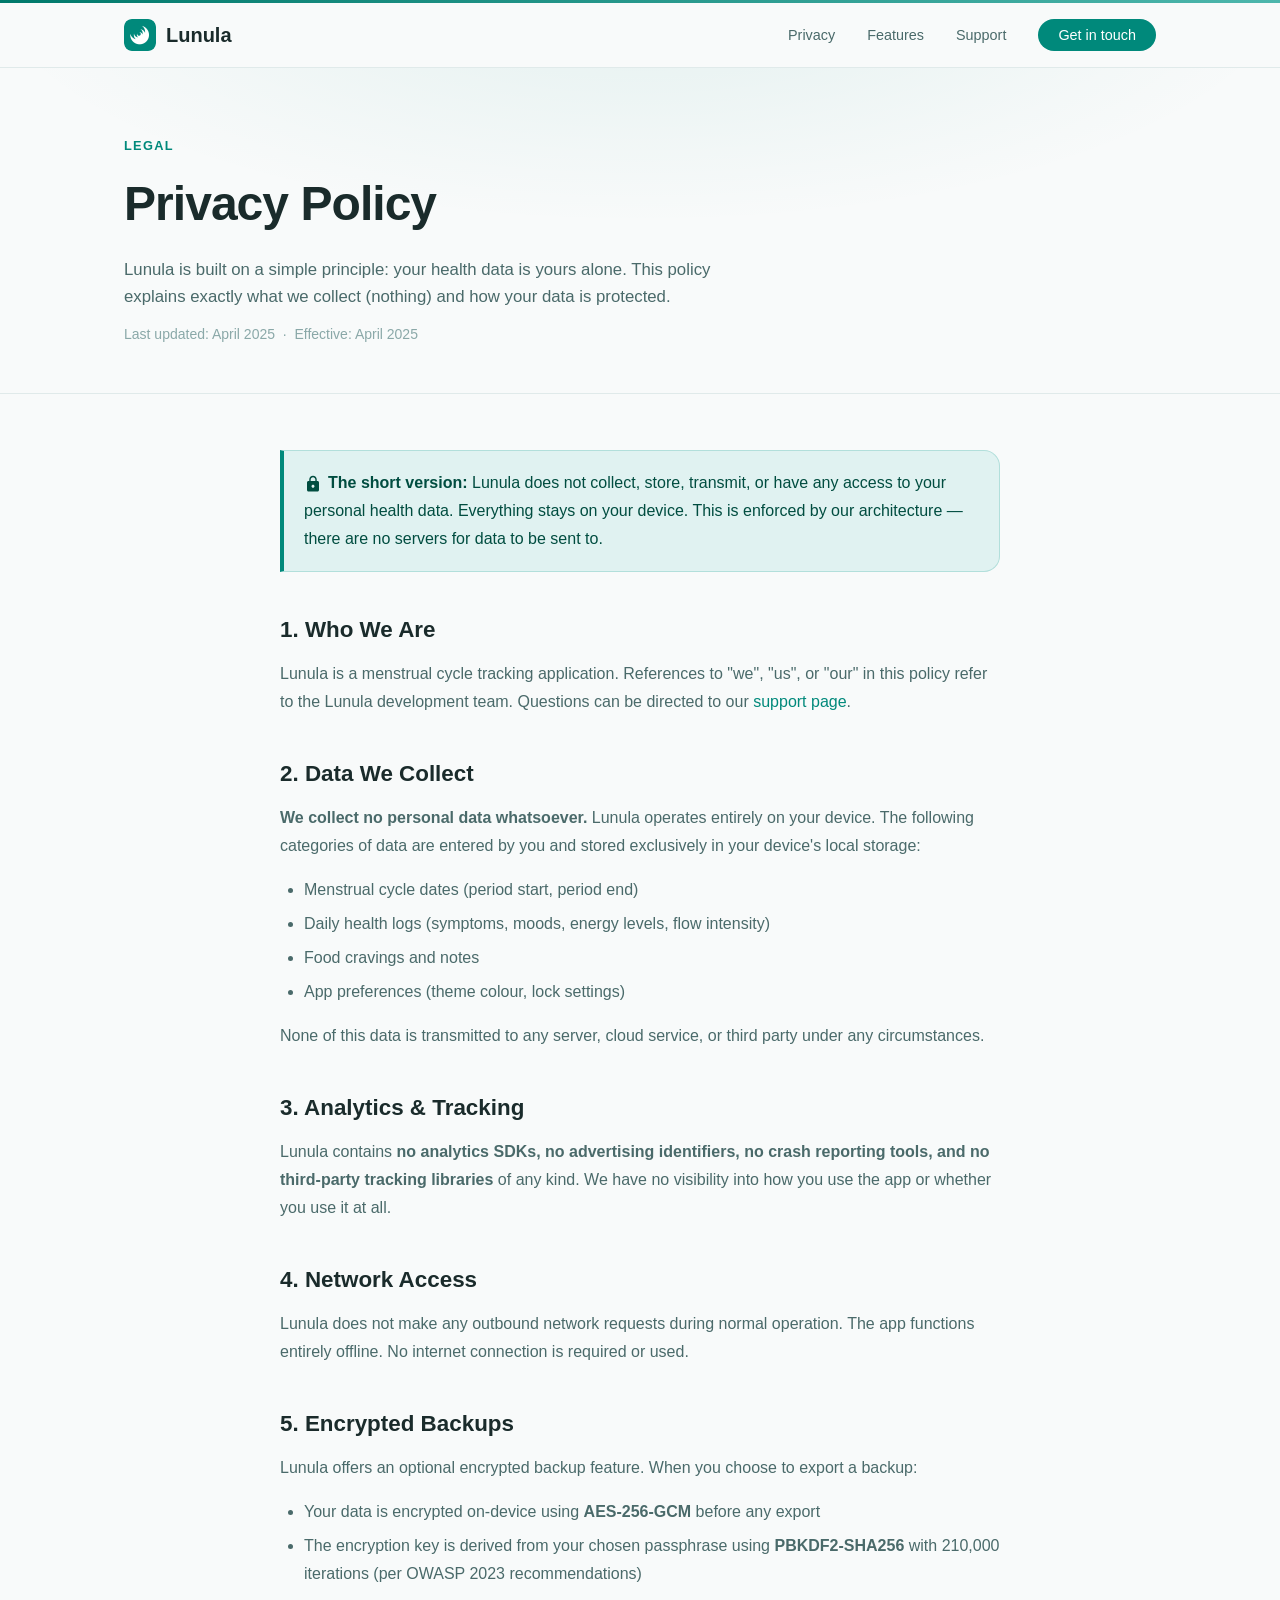
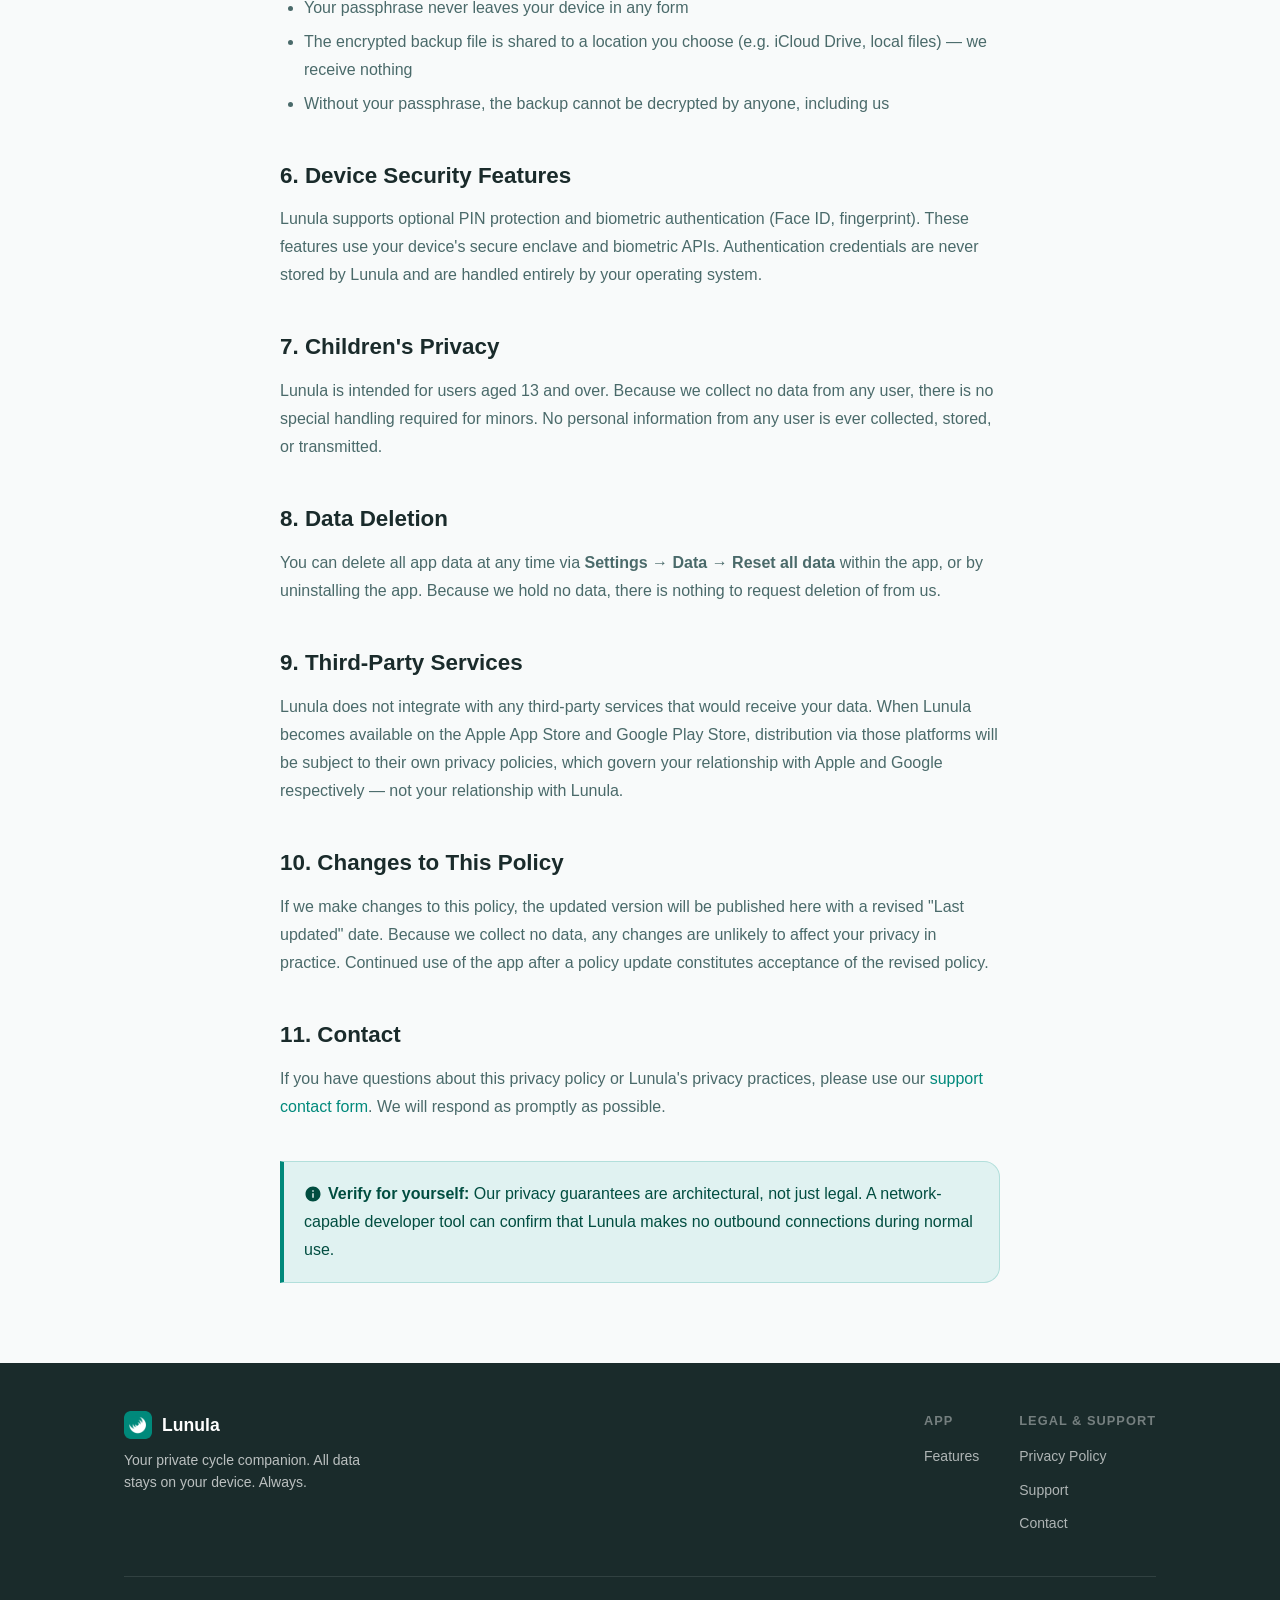
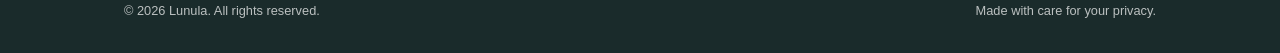
==== privacy.html @ f1253735 "Initial commit — Lunula website Landing page, privacy policy, support/contact form with hCaptcha. Se" ====
<!DOCTYPE html>
<html lang="en">
<head>
  <meta charset="UTF-8">
  <meta name="viewport" content="width=device-width, initial-scale=1.0">
  <title>Privacy Policy — Lunula</title>
  <meta name="description" content="Lunula's privacy policy. Your health data stays on your device. We collect nothing.">
  <link rel="icon" href="favicon.png">
  <link rel="stylesheet" href="css/style.css">
</head>
<body>

<div class="top-bar" aria-hidden="true"></div>

<!-- ─── Navigation ─────────────────────────────────────────────────────── -->
<nav>
  <div class="nav-inner">
    <a href="index.html" class="nav-brand">
      <img src="assets/icon.png" alt="Lunula icon">
      Lunula
    </a>
    <ul class="nav-links">
      <li><a href="index.html#privacy">Privacy</a></li>
      <li><a href="index.html#features">Features</a></li>
      <li><a href="support.html">Support</a></li>
      <li><a href="support.html" class="nav-cta">Get in touch</a></li>
    </ul>
  </div>
</nav>

<!-- ─── Page hero ──────────────────────────────────────────────────────── -->
<section class="page-hero-section">
  <div class="container">
    <div class="page-hero">
      <span class="section-label">Legal</span>
      <h1>Privacy Policy</h1>
      <p>
        Lunula is built on a simple principle: your health data is yours alone.
        This policy explains exactly what we collect (nothing) and how your data is protected.
      </p>
      <p style="margin-top: 12px; font-size: 0.875rem; color: var(--text-muted);">
        Last updated: April 2025 &nbsp;·&nbsp; Effective: April 2025
      </p>
    </div>
  </div>
</section>

<!-- ─── Content ────────────────────────────────────────────────────────── -->
<div class="container">
  <div class="prose">

    <div class="callout">
      <p>
        <svg xmlns="http://www.w3.org/2000/svg" width="18" height="18" viewBox="0 0 24 24" fill="currentColor" aria-hidden="true" style="vertical-align:middle;margin-right:6px;flex-shrink:0"><path d="M18 8h-1V6c0-2.76-2.24-5-5-5S7 3.24 7 6v2H6c-1.1 0-2 .9-2 2v10c0 1.1.9 2 2 2h12c1.1 0 2-.9 2-2V10c0-1.1-.9-2-2-2zm-6 9c-1.1 0-2-.9-2-2s.9-2 2-2 2 .9 2 2-.9 2-2 2zm3.1-9H8.9V6c0-1.71 1.39-3.1 3.1-3.1 1.71 0 3.1 1.39 3.1 3.1v2z"/></svg><strong>The short version:</strong> Lunula does not collect, store, transmit, or have
        any access to your personal health data. Everything stays on your device.
        This is enforced by our architecture — there are no servers for data to be sent to.
      </p>
    </div>

    <h2>1. Who We Are</h2>
    <p>
      Lunula is a menstrual cycle tracking application. References to "we", "us", or "our"
      in this policy refer to the Lunula development team. Questions can be directed to our
      <a href="support.html">support page</a>.
    </p>

    <h2>2. Data We Collect</h2>
    <p>
      <strong>We collect no personal data whatsoever.</strong> Lunula operates entirely on your
      device. The following categories of data are entered by you and stored exclusively in
      your device's local storage:
    </p>
    <ul>
      <li>Menstrual cycle dates (period start, period end)</li>
      <li>Daily health logs (symptoms, moods, energy levels, flow intensity)</li>
      <li>Food cravings and notes</li>
      <li>App preferences (theme colour, lock settings)</li>
    </ul>
    <p>
      None of this data is transmitted to any server, cloud service, or third party under any
      circumstances.
    </p>

    <h2>3. Analytics &amp; Tracking</h2>
    <p>
      Lunula contains <strong>no analytics SDKs, no advertising identifiers, no crash reporting
      tools, and no third-party tracking libraries</strong> of any kind. We have no visibility
      into how you use the app or whether you use it at all.
    </p>

    <h2>4. Network Access</h2>
    <p>
      Lunula does not make any outbound network requests during normal operation. The app
      functions entirely offline. No internet connection is required or used.
    </p>

    <h2>5. Encrypted Backups</h2>
    <p>
      Lunula offers an optional encrypted backup feature. When you choose to export a backup:
    </p>
    <ul>
      <li>Your data is encrypted on-device using <strong>AES-256-GCM</strong> before any export</li>
      <li>The encryption key is derived from your chosen passphrase using <strong>PBKDF2-SHA256</strong> with 210,000 iterations (per OWASP 2023 recommendations)</li>
      <li>Your passphrase never leaves your device in any form</li>
      <li>The encrypted backup file is shared to a location you choose (e.g. iCloud Drive, local files) — we receive nothing</li>
      <li>Without your passphrase, the backup cannot be decrypted by anyone, including us</li>
    </ul>

    <h2>6. Device Security Features</h2>
    <p>
      Lunula supports optional PIN protection and biometric authentication (Face ID,
      fingerprint). These features use your device's secure enclave and biometric APIs.
      Authentication credentials are never stored by Lunula and are handled entirely by
      your operating system.
    </p>

    <h2>7. Children's Privacy</h2>
    <p>
      Lunula is intended for users aged 13 and over. Because we collect no data from any
      user, there is no special handling required for minors. No personal information from
      any user is ever collected, stored, or transmitted.
    </p>

    <h2>8. Data Deletion</h2>
    <p>
      You can delete all app data at any time via <strong>Settings → Data → Reset all data</strong>
      within the app, or by uninstalling the app. Because we hold no data, there is nothing to
      request deletion of from us.
    </p>

    <h2>9. Third-Party Services</h2>
    <p>
      Lunula does not integrate with any third-party services that would receive your data.
      When Lunula becomes available on the Apple App Store and Google Play Store, distribution
      via those platforms will be subject to their own privacy policies, which govern your
      relationship with Apple and Google respectively — not your relationship with Lunula.
    </p>

    <h2>10. Changes to This Policy</h2>
    <p>
      If we make changes to this policy, the updated version will be published here with a
      revised "Last updated" date. Because we collect no data, any changes are unlikely to
      affect your privacy in practice. Continued use of the app after a policy update
      constitutes acceptance of the revised policy.
    </p>

    <h2>11. Contact</h2>
    <p>
      If you have questions about this privacy policy or Lunula's privacy practices, please
      use our <a href="support.html#contact">support contact form</a>. We will respond
      as promptly as possible.
    </p>

    <div class="callout" style="margin-top: 40px;">
      <p>
        <svg xmlns="http://www.w3.org/2000/svg" width="18" height="18" viewBox="0 0 24 24" fill="currentColor" aria-hidden="true" style="vertical-align:middle;margin-right:6px;flex-shrink:0"><path d="M12 2C6.48 2 2 6.48 2 12s4.48 10 10 10 10-4.48 10-10S17.52 2 12 2zm1 15h-2v-6h2v6zm0-8h-2V7h2v2z"/></svg><strong>Verify for yourself:</strong> Our privacy guarantees are architectural, not
        just legal. A network-capable developer tool can confirm that Lunula makes no outbound
        connections during normal use.
      </p>
    </div>

  </div>
</div>

<!-- ─── Footer ───────────────────────────────────────────────────────────── -->
<footer>
  <div class="container">
    <div class="footer-inner">
      <div>
        <div class="footer-brand">
          <img src="assets/icon.png" alt="Lunula icon">
          Lunula
        </div>
        <p class="footer-desc">Your private cycle companion. All data stays on your device. Always.</p>
      </div>
      <div class="footer-links">
        <h4>App</h4>
        <ul>
          <li><a href="index.html#features">Features</a></li>
        </ul>
      </div>
      <div class="footer-links">
        <h4>Legal &amp; Support</h4>
        <ul>
          <li><a href="privacy.html">Privacy Policy</a></li>
          <li><a href="support.html">Support</a></li>
          <li><a href="support.html#contact">Contact</a></li>
        </ul>
      </div>
    </div>
    <div class="footer-bottom">
      <span>© 2026 Lunula. All rights reserved.</span>
      <span>Made with care for your privacy.</span>
    </div>
  </div>
</footer>

<script src="js/main.js"></script>
</body>
</html>
---- css/style.css ----
/* ─── Design tokens ─────────────────────────────────────────────────────── */
:root {
  --teal-900: #004D40;
  --teal-700: #00796B;
  --teal-600: #00897B;
  --teal-400: #4DB6AC;
  --teal-200: #B2DFDB;
  --teal-50:  #E0F2F1;

  --phase-menstrual: #EF9A9A;
  --phase-follicular: #80CBC4;
  --phase-ovulatory: #FFCC80;
  --phase-luteal: #CE93D8;

  --bg:        #F8FAFA;
  --surface:   #FFFFFF;
  --text-primary: #1A2B2B;
  --text-secondary: #4A6A6A;
  --text-muted:     #8AA8A8;
  --border:    #E0EAEA;

  --radius-sm:  8px;
  --radius-md:  16px;
  --radius-lg:  24px;
  --radius-xl:  32px;

  --shadow-sm: 0 1px 3px rgba(0,0,0,0.06), 0 1px 2px rgba(0,0,0,0.04);
  --shadow-md: 0 4px 12px rgba(0,0,0,0.08), 0 2px 6px rgba(0,0,0,0.04);
  --shadow-lg: 0 8px 32px rgba(0,0,0,0.10), 0 2px 8px rgba(0,0,0,0.04);
}

/* ─── Reset & base ──────────────────────────────────────────────────────── */
*, *::before, *::after { box-sizing: border-box; margin: 0; padding: 0; }
html { scroll-behavior: smooth; }

body {
  font-family: -apple-system, BlinkMacSystemFont, 'Segoe UI', Roboto, 'Inter', sans-serif;
  background: var(--bg);
  color: var(--text-primary);
  line-height: 1.6;
  -webkit-font-smoothing: antialiased;
}

img { max-width: 100%; display: block; }
a { color: var(--teal-600); text-decoration: none; }
a:hover { text-decoration: underline; }

/* ─── Layout ────────────────────────────────────────────────────────────── */
.container {
  max-width: 1080px;
  margin: 0 auto;
  padding: 0 24px;
}

/* ─── Top accent bar ────────────────────────────────────────────────────── */
.top-bar {
  height: 3px;
  background: linear-gradient(90deg, var(--teal-700) 0%, var(--teal-400) 100%);
  flex-shrink: 0;
}

/* ─── Navigation ────────────────────────────────────────────────────────── */
nav {
  position: sticky;
  top: 0;
  z-index: 100;
  background: rgba(248,250,250,0.92);
  backdrop-filter: blur(12px);
  border-bottom: 1px solid var(--border);
}

.nav-inner {
  display: flex;
  align-items: center;
  justify-content: space-between;
  padding: 16px 24px;
  max-width: 1080px;
  margin: 0 auto;
}

.nav-brand {
  display: flex;
  align-items: center;
  gap: 10px;
  font-size: 1.25rem;
  font-weight: 700;
  color: var(--text-primary);
  text-decoration: none;
}

.nav-brand img {
  width: 32px;
  height: 32px;
  border-radius: 8px;
}

.nav-brand:hover { text-decoration: none; }

.nav-links {
  display: flex;
  align-items: center;
  gap: 32px;
  list-style: none;
}

.nav-links a {
  font-size: 0.9rem;
  font-weight: 500;
  color: var(--text-secondary);
  transition: color 0.15s;
}

.nav-links a:hover { color: var(--teal-600); text-decoration: none; }

.nav-cta {
  background: var(--teal-600);
  color: #fff !important;
  padding: 8px 20px;
  border-radius: 20px;
  transition: background 0.15s !important;
}

.nav-cta:hover { background: var(--teal-700) !important; }

/* ─── Buttons ───────────────────────────────────────────────────────────── */
.btn {
  display: inline-flex;
  align-items: center;
  gap: 8px;
  padding: 14px 28px;
  border-radius: 28px;
  font-size: 1rem;
  font-weight: 600;
  cursor: pointer;
  border: none;
  transition: transform 0.15s, box-shadow 0.15s;
  text-decoration: none;
}

.btn:hover { transform: translateY(-1px); text-decoration: none; }

.btn-primary {
  background: var(--teal-600);
  color: #fff;
  box-shadow: 0 4px 16px rgba(0,137,123,0.30);
}

.btn-primary:hover {
  background: var(--teal-700);
  box-shadow: 0 6px 20px rgba(0,137,123,0.35);
}

.btn-secondary {
  background: var(--surface);
  color: var(--teal-600);
  border: 2px solid var(--teal-200);
}

.btn-secondary:hover {
  border-color: var(--teal-600);
  box-shadow: var(--shadow-sm);
}

.btn-outline {
  background: transparent;
  color: var(--teal-600);
  border: 2px solid var(--teal-600);
}

.btn-outline:hover { background: var(--teal-50); }

/* ─── Hero ──────────────────────────────────────────────────────────────── */
.hero {
  padding: 80px 0 64px;
  text-align: center;
  position: relative;
  overflow: hidden;
}

.hero::before {
  content: '';
  position: absolute;
  inset: 0;
  background: radial-gradient(ellipse 80% 60% at 50% -10%, rgba(0,137,123,0.12) 0%, transparent 70%);
  pointer-events: none;
}

.hero-badge {
  display: inline-flex;
  align-items: center;
  gap: 6px;
  background: var(--teal-50);
  color: var(--teal-700);
  border: 1px solid var(--teal-200);
  border-radius: 20px;
  padding: 6px 14px;
  font-size: 0.85rem;
  font-weight: 600;
  margin-bottom: 28px;
}

.hero h1 {
  font-size: clamp(2.2rem, 5vw, 3.5rem);
  font-weight: 800;
  line-height: 1.15;
  letter-spacing: -0.02em;
  margin-bottom: 20px;
  color: var(--text-primary);
}

.hero h1 .highlight {
  color: var(--teal-600);
}

.hero p.lead {
  font-size: clamp(1rem, 2vw, 1.2rem);
  color: var(--text-secondary);
  max-width: 560px;
  margin: 0 auto 36px;
  line-height: 1.7;
}

.hero-actions {
  display: flex;
  gap: 16px;
  justify-content: center;
  flex-wrap: wrap;
  margin-bottom: 64px;
}

.coming-soon-pill {
  display: inline-flex;
  align-items: center;
  gap: 8px;
  background: var(--surface);
  color: var(--text-secondary);
  border: 1.5px solid var(--border);
  border-radius: 28px;
  padding: 10px 20px;
  font-size: 0.9rem;
  font-weight: 500;
}

/* Phone mockup */
.phone-mockup {
  position: relative;
  display: inline-block;
  max-width: 280px;
  margin: 0 auto;
}

.phone-frame {
  background: var(--text-primary);
  border-radius: 44px;
  padding: 12px;
  box-shadow: var(--shadow-lg);
}

.phone-screen {
  background: #121212;
  border-radius: 34px;
  overflow: hidden;
  aspect-ratio: 9/19;
  display: flex;
  flex-direction: column;
}

.phone-screen-inner {
  padding: 32px 20px 20px;
  display: flex;
  flex-direction: column;
  gap: 12px;
  flex: 1;
}

.phone-header {
  color: #fff;
  font-size: 0.75rem;
  font-weight: 500;
  opacity: 0.6;
  text-align: center;
}

.phone-phase-card {
  background: linear-gradient(135deg, #00897B, #4DB6AC);
  border-radius: 20px;
  padding: 20px;
  color: #fff;
}

.phone-phase-label {
  font-size: 0.65rem;
  font-weight: 600;
  text-transform: uppercase;
  letter-spacing: 0.08em;
  opacity: 0.8;
  margin-bottom: 4px;
}

.phone-phase-name {
  font-size: 1.1rem;
  font-weight: 700;
  margin-bottom: 4px;
}

.phone-phase-sub {
  font-size: 0.65rem;
  opacity: 0.75;
}

.phone-phase-days {
  display: flex;
  gap: 4px;
  margin-top: 12px;
}

.phone-phase-dot {
  height: 4px;
  flex: 1;
  border-radius: 2px;
  background: rgba(255,255,255,0.3);
}

.phone-phase-dot.active { background: #fff; }

.phone-log-card {
  background: rgba(255,255,255,0.07);
  border-radius: 16px;
  padding: 14px;
}

.phone-log-title {
  color: rgba(255,255,255,0.5);
  font-size: 0.6rem;
  font-weight: 600;
  text-transform: uppercase;
  letter-spacing: 0.08em;
  margin-bottom: 8px;
}

.phone-log-tags {
  display: flex;
  flex-wrap: wrap;
  gap: 6px;
}

.phone-tag {
  background: rgba(255,255,255,0.12);
  color: rgba(255,255,255,0.85);
  border-radius: 10px;
  padding: 4px 10px;
  font-size: 0.6rem;
  font-weight: 500;
}

.phone-privacy-row {
  display: flex;
  align-items: center;
  gap: 8px;
  background: rgba(0,137,123,0.2);
  border-radius: 12px;
  padding: 10px 14px;
}

.phone-privacy-icon {
  width: 20px;
  height: 20px;
  background: var(--teal-600);
  border-radius: 50%;
  display: flex;
  align-items: center;
  justify-content: center;
  flex-shrink: 0;
}

.phone-privacy-text {
  color: rgba(255,255,255,0.8);
  font-size: 0.6rem;
  line-height: 1.3;
}

/* ─── Trust strip ───────────────────────────────────────────────────────── */
.trust-strip {
  background: var(--teal-50);
  border-top: 1px solid var(--teal-200);
  border-bottom: 1px solid var(--teal-200);
  padding: 20px 0;
}

.trust-inner {
  display: flex;
  align-items: center;
  justify-content: center;
  flex-wrap: wrap;
  gap: 32px;
}

.trust-item {
  display: flex;
  align-items: center;
  gap: 8px;
  font-size: 0.875rem;
  font-weight: 600;
  color: var(--teal-700);
}

.trust-icon {
  display: flex;
  align-items: center;
  flex-shrink: 0;
}

/* ─── Section headings ──────────────────────────────────────────────────── */
.section {
  padding: 80px 0;
}

.section-label {
  display: inline-block;
  font-size: 0.8rem;
  font-weight: 700;
  text-transform: uppercase;
  letter-spacing: 0.1em;
  color: var(--teal-600);
  margin-bottom: 12px;
}

.section-heading {
  font-size: clamp(1.75rem, 3.5vw, 2.5rem);
  font-weight: 800;
  letter-spacing: -0.02em;
  line-height: 1.2;
  margin-bottom: 16px;
  color: var(--text-primary);
}

.section-sub {
  font-size: 1.05rem;
  color: var(--text-secondary);
  max-width: 560px;
  line-height: 1.7;
}

.text-center { text-align: center; }
.text-center .section-sub { margin: 0 auto; }

/* ─── Privacy cards ─────────────────────────────────────────────────────── */
.privacy-grid {
  display: grid;
  grid-template-columns: repeat(auto-fit, minmax(240px, 1fr));
  gap: 20px;
  margin-top: 48px;
}

.privacy-card {
  background: var(--surface);
  border: 1px solid var(--border);
  border-radius: var(--radius-lg);
  padding: 28px;
  box-shadow: var(--shadow-sm);
  transition: box-shadow 0.2s, transform 0.2s;
}

.privacy-card:hover {
  box-shadow: var(--shadow-md);
  transform: translateY(-2px);
}

.privacy-card-icon {
  width: 48px;
  height: 48px;
  background: var(--teal-50);
  border-radius: var(--radius-md);
  display: flex;
  align-items: center;
  justify-content: center;
  color: var(--teal-600);
  margin-bottom: 16px;
}

.privacy-card h3 {
  font-size: 1rem;
  font-weight: 700;
  color: var(--text-primary);
  margin-bottom: 8px;
}

.privacy-card p {
  font-size: 0.9rem;
  color: var(--text-secondary);
  line-height: 1.6;
}

/* ─── Features ──────────────────────────────────────────────────────────── */
.features-bg {
  background: linear-gradient(180deg, var(--bg) 0%, var(--teal-50) 50%, var(--bg) 100%);
}

.features-grid {
  display: grid;
  grid-template-columns: repeat(auto-fit, minmax(300px, 1fr));
  gap: 24px;
  margin-top: 48px;
}

.feature-card {
  background: var(--surface);
  border: 1px solid var(--border);
  border-radius: var(--radius-lg);
  padding: 28px;
  box-shadow: var(--shadow-sm);
}

.feature-card-header {
  display: flex;
  align-items: center;
  gap: 14px;
  margin-bottom: 14px;
}

.feature-icon {
  width: 44px;
  height: 44px;
  border-radius: var(--radius-md);
  display: flex;
  align-items: center;
  justify-content: center;
  flex-shrink: 0;
}

.feature-icon.menstrual  { background: #FFEBEE; color: #C62828; }
.feature-icon.follicular { background: #E0F2F1; color: #00695C; }
.feature-icon.ovulatory  { background: #FFF8E1; color: #E65100; }
.feature-icon.luteal     { background: #F3E5F5; color: #7B1FA2; }
.feature-icon.teal       { background: var(--teal-50); color: var(--teal-700); }
.feature-icon.lock       { background: #E8EAF6; color: #3949AB; }

.feature-card h3 {
  font-size: 1rem;
  font-weight: 700;
  color: var(--text-primary);
}

.feature-card p {
  font-size: 0.9rem;
  color: var(--text-secondary);
  line-height: 1.6;
}


/* ─── Phases section ────────────────────────────────────────────────────── */
.phases-grid {
  display: grid;
  grid-template-columns: repeat(auto-fit, minmax(220px, 1fr));
  gap: 16px;
  margin-top: 48px;
}

.phase-card {
  border-radius: var(--radius-lg);
  padding: 28px;
  position: relative;
  overflow: hidden;
}

.phase-card::before {
  content: '';
  position: absolute;
  inset: 0;
  opacity: 0.15;
  background: currentColor;
}

.phase-card.menstrual  { background: #FFEBEE; color: #C62828; }
.phase-card.follicular { background: #E0F2F1; color: #00695C; }
.phase-card.ovulatory  { background: #FFF8E1; color: #E65100; }
.phase-card.luteal     { background: #F3E5F5; color: #7B1FA2; }

.phase-number {
  font-size: 2.5rem;
  font-weight: 800;
  opacity: 0.15;
  line-height: 1;
  margin-bottom: 8px;
}

.phase-name {
  font-size: 1rem;
  font-weight: 700;
  margin-bottom: 4px;
}

.phase-days {
  font-size: 0.8rem;
  font-weight: 600;
  opacity: 0.7;
  margin-bottom: 10px;
}

.phase-desc {
  font-size: 0.85rem;
  opacity: 0.8;
  line-height: 1.5;
}

/* ─── Architecture callout ──────────────────────────────────────────────── */
.arch-callout {
  background: var(--teal-900);
  color: #fff;
  border-radius: var(--radius-xl);
  padding: 56px 48px;
  text-align: center;
  position: relative;
  overflow: hidden;
}

.arch-callout::before {
  content: '';
  position: absolute;
  inset: 0;
  background: radial-gradient(ellipse 70% 60% at 50% 0%, rgba(77,182,172,0.25) 0%, transparent 70%);
  pointer-events: none;
}

.arch-callout .section-label { color: var(--teal-400); }

.arch-callout .section-heading {
  color: #fff;
  margin-bottom: 16px;
}

.arch-callout p {
  color: rgba(255,255,255,0.75);
  font-size: 1.05rem;
  max-width: 560px;
  margin: 0 auto 36px;
  line-height: 1.7;
}

.arch-stats {
  display: flex;
  gap: 32px;
  justify-content: center;
  flex-wrap: wrap;
  margin-top: 40px;
}

.arch-stat {
  text-align: center;
}

.arch-stat-value {
  font-size: 2rem;
  font-weight: 800;
  color: var(--teal-400);
  line-height: 1;
  margin-bottom: 6px;
}

.arch-stat-label {
  font-size: 0.8rem;
  color: rgba(255,255,255,0.6);
  font-weight: 500;
  text-transform: uppercase;
  letter-spacing: 0.06em;
}

/* ─── CTA section ───────────────────────────────────────────────────────── */
.cta-section {
  padding: 80px 0;
  text-align: center;
}

.cta-box {
  background: var(--surface);
  border: 1px solid var(--border);
  border-radius: var(--radius-xl);
  padding: 56px 40px;
  box-shadow: var(--shadow-md);
}

.cta-box .section-heading { margin-bottom: 14px; }
.cta-box p { color: var(--text-secondary); margin-bottom: 32px; font-size: 1.05rem; }


/* ─── Footer ────────────────────────────────────────────────────────────── */
footer {
  background: var(--text-primary);
  color: rgba(255,255,255,0.7);
  padding: 48px 0 32px;
}

.footer-inner {
  display: grid;
  grid-template-columns: 1fr auto auto;
  gap: 40px;
  align-items: start;
  margin-bottom: 40px;
}

.footer-brand {
  display: flex;
  align-items: center;
  gap: 10px;
  font-size: 1.1rem;
  font-weight: 700;
  color: #fff;
  margin-bottom: 10px;
}

.footer-brand img {
  width: 28px;
  height: 28px;
  border-radius: 6px;
}

.footer-desc {
  font-size: 0.875rem;
  line-height: 1.6;
  max-width: 260px;
}

.footer-links h4 {
  font-size: 0.8rem;
  font-weight: 700;
  text-transform: uppercase;
  letter-spacing: 0.08em;
  color: rgba(255,255,255,0.4);
  margin-bottom: 12px;
}

.footer-links ul {
  list-style: none;
  display: flex;
  flex-direction: column;
  gap: 8px;
}

.footer-links a {
  font-size: 0.875rem;
  color: rgba(255,255,255,0.65);
  transition: color 0.15s;
}

.footer-links a:hover { color: #fff; text-decoration: none; }

.footer-bottom {
  border-top: 1px solid rgba(255,255,255,0.1);
  padding-top: 24px;
  display: flex;
  align-items: center;
  justify-content: space-between;
  font-size: 0.8rem;
  flex-wrap: wrap;
  gap: 12px;
}

/* ─── Inner page hero ───────────────────────────────────────────────────── */
.page-hero-section {
  position: relative;
  overflow: hidden;
  border-bottom: 1px solid var(--border);
  margin-bottom: 56px;
}

.page-hero-section::before {
  content: '';
  position: absolute;
  inset: 0;
  background: radial-gradient(ellipse 80% 120% at 50% -30%, rgba(0,137,123,0.09) 0%, transparent 65%);
  pointer-events: none;
}

.page-hero {
  padding: 64px 0 48px;
}

.page-hero .section-label { margin-bottom: 10px; }

.page-hero h1 {
  font-size: clamp(2rem, 4vw, 3rem);
  font-weight: 800;
  letter-spacing: -0.02em;
  margin-bottom: 14px;
}

.page-hero p {
  color: var(--text-secondary);
  font-size: 1.05rem;
  max-width: 600px;
}

.prose {
  max-width: 720px;
  margin: 0 auto 80px;
}

.prose h2 {
  font-size: 1.4rem;
  font-weight: 700;
  margin: 40px 0 12px;
  color: var(--text-primary);
}

.prose h3 {
  font-size: 1.05rem;
  font-weight: 700;
  margin: 28px 0 8px;
  color: var(--text-primary);
}

.prose p {
  color: var(--text-secondary);
  margin-bottom: 16px;
  line-height: 1.75;
}

.prose ul, .prose ol {
  padding-left: 24px;
  margin-bottom: 16px;
}

.prose li {
  color: var(--text-secondary);
  line-height: 1.75;
  margin-bottom: 6px;
}

.prose a { color: var(--teal-600); }

.prose .callout {
  background: var(--teal-50);
  border: 1px solid var(--teal-200);
  border-left: 4px solid var(--teal-600);
  border-radius: 0 var(--radius-md) var(--radius-md) 0;
  padding: 18px 20px;
  margin: 24px 0;
}

.prose .callout p { margin: 0; color: var(--teal-900); font-weight: 500; }

/* ─── Support page ──────────────────────────────────────────────────────── */
.support-grid {
  display: grid;
  grid-template-columns: 1fr 1fr;
  gap: 40px;
  align-items: start;
  max-width: 960px;
  margin: 0 auto 80px;
}

.support-form-card {
  background: var(--surface);
  border: 1px solid var(--border);
  border-radius: var(--radius-xl);
  padding: 36px;
  box-shadow: var(--shadow-md);
}

.support-form-card h2 {
  font-size: 1.4rem;
  font-weight: 700;
  margin-bottom: 6px;
}

.support-form-card > p {
  color: var(--text-secondary);
  font-size: 0.9rem;
  margin-bottom: 28px;
}

.form-group {
  margin-bottom: 18px;
}

.form-group label {
  display: block;
  font-size: 0.875rem;
  font-weight: 600;
  color: var(--text-primary);
  margin-bottom: 6px;
}

.form-group input,
.form-group select,
.form-group textarea {
  width: 100%;
  padding: 12px 14px;
  border: 1.5px solid var(--border);
  border-radius: var(--radius-md);
  font-size: 0.9rem;
  font-family: inherit;
  color: var(--text-primary);
  background: var(--bg);
  transition: border-color 0.15s, box-shadow 0.15s;
  outline: none;
}

.form-group input:focus,
.form-group select:focus,
.form-group textarea:focus {
  border-color: var(--teal-600);
  box-shadow: 0 0 0 3px rgba(0,137,123,0.12);
}

.form-group textarea { resize: vertical; min-height: 120px; }

.form-row { display: grid; grid-template-columns: 1fr 1fr; gap: 16px; }

.form-note {
  font-size: 0.8rem;
  color: var(--text-muted);
  margin-top: 6px;
}

.h-captcha {
  margin-bottom: 16px;
}

.form-error {
  display: none;
  font-size: 0.875rem;
  color: #C62828;
  background: #FFEBEE;
  border: 1px solid #FFCDD2;
  border-radius: var(--radius-sm);
  padding: 10px 14px;
  margin-bottom: 14px;
}

.form-success {
  display: none;
  text-align: center;
  padding: 32px;
  color: var(--teal-700);
}

.form-success svg { margin: 0 auto 12px; }
.form-success h3 { font-size: 1.1rem; font-weight: 700; margin-bottom: 6px; }
.form-success p { font-size: 0.9rem; color: var(--text-secondary); }

.support-sidebar {
  display: flex;
  flex-direction: column;
  gap: 20px;
}

.support-info-card {
  background: var(--surface);
  border: 1px solid var(--border);
  border-radius: var(--radius-lg);
  padding: 24px;
}

.support-info-card h3 {
  font-size: 1rem;
  font-weight: 700;
  margin-bottom: 14px;
  display: flex;
  align-items: center;
  gap: 8px;
}

.support-info-card ul {
  list-style: none;
  display: flex;
  flex-direction: column;
  gap: 10px;
}

.support-info-card li {
  display: flex;
  align-items: flex-start;
  gap: 10px;
  font-size: 0.875rem;
  color: var(--text-secondary);
}

.support-info-card .icon-sm {
  display: flex;
  align-items: center;
  flex-shrink: 0;
  color: var(--teal-600);
}

.privacy-note-card {
  background: var(--teal-50);
  border: 1px solid var(--teal-200);
  border-radius: var(--radius-lg);
  padding: 24px;
}

.privacy-note-card h3 { color: var(--teal-700); }

.privacy-note-card p {
  font-size: 0.875rem;
  color: var(--teal-900);
  line-height: 1.6;
}

/* ─── Utilities ─────────────────────────────────────────────────────────── */
.mt-2  { margin-top: 8px; }
.mt-4  { margin-top: 16px; }
.mt-8  { margin-top: 32px; }
.mb-4  { margin-bottom: 16px; }

/* ─── Responsive ────────────────────────────────────────────────────────── */
@media (max-width: 768px) {
  .nav-links { display: none; }

  .hero { padding: 48px 0 40px; }
  .hero-actions { flex-direction: column; align-items: center; }

  .footer-inner { grid-template-columns: 1fr; }

  .support-grid { grid-template-columns: 1fr; }

  .arch-callout { padding: 40px 24px; }

  .phases-grid { grid-template-columns: repeat(2, 1fr); }
}

@media (max-width: 480px) {
  .phases-grid { grid-template-columns: 1fr; }
  .form-row { grid-template-columns: 1fr; }
  .cta-box { padding: 40px 24px; }
}
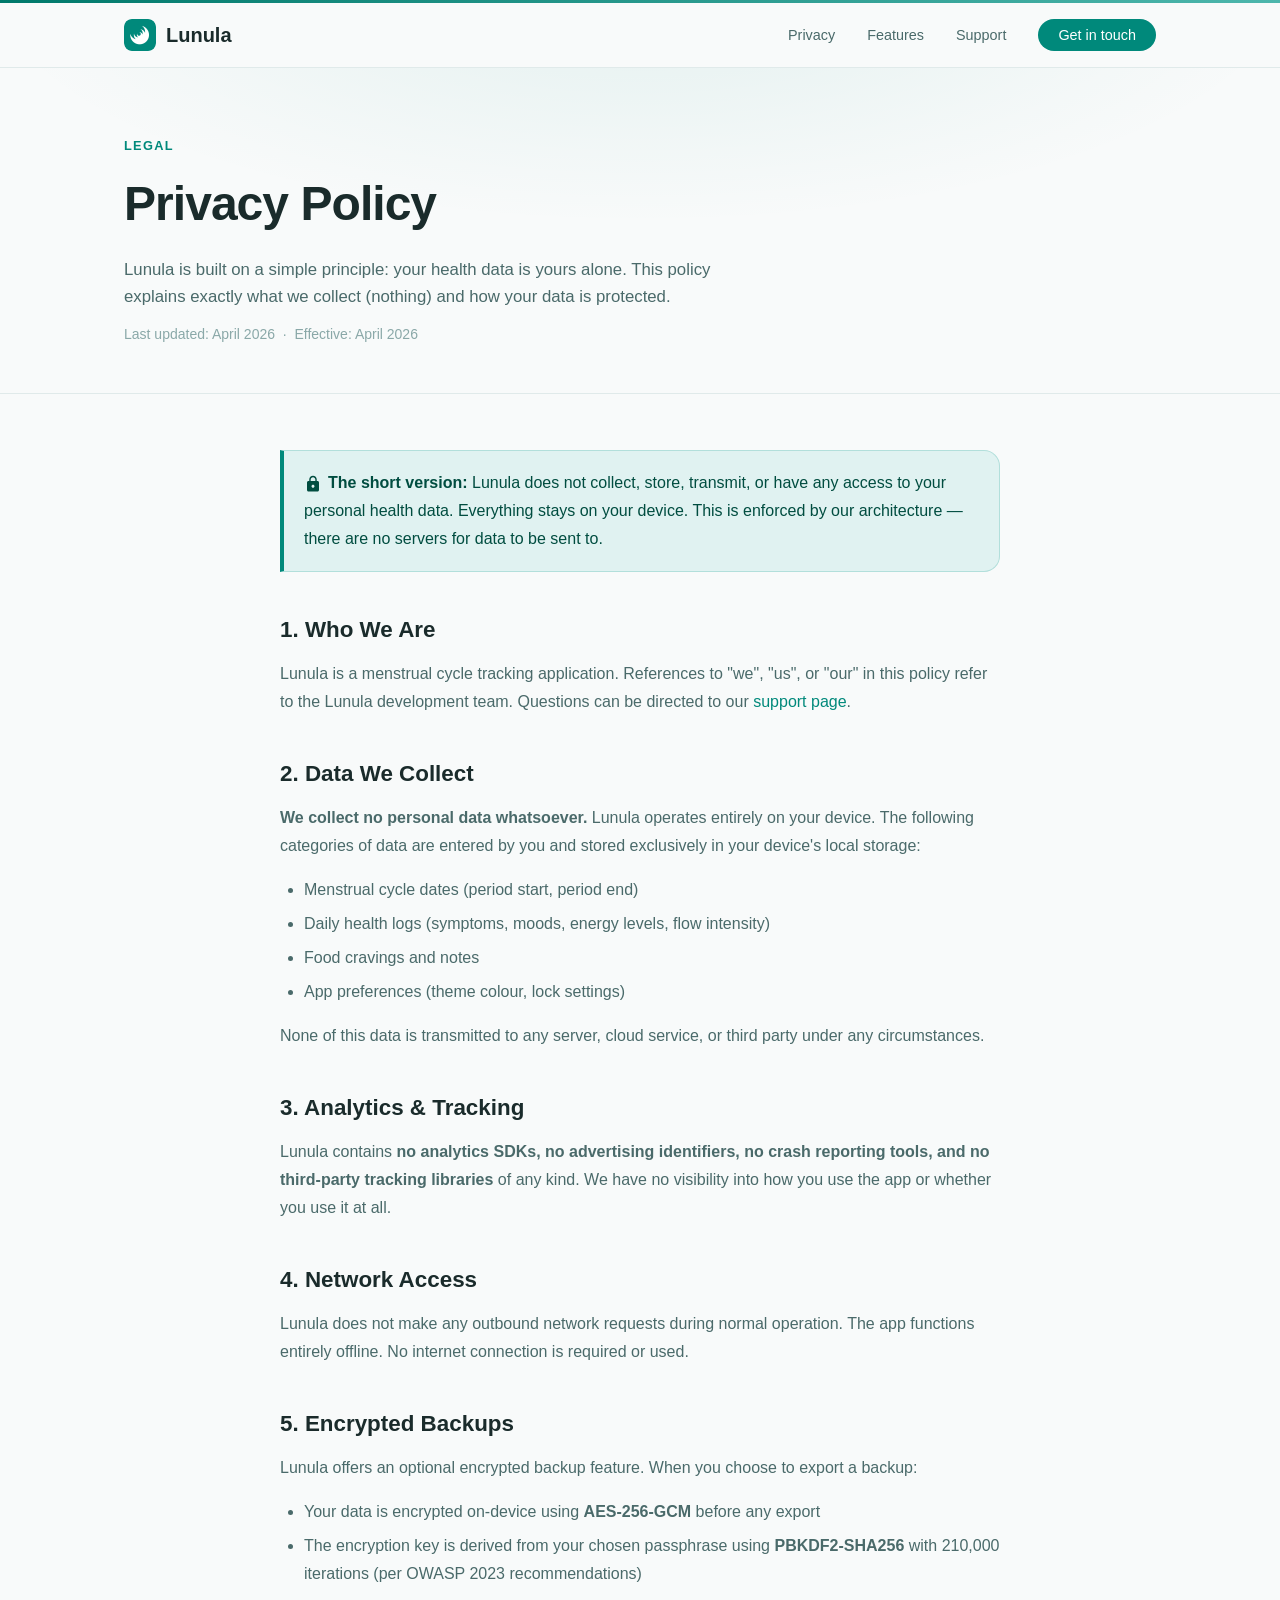
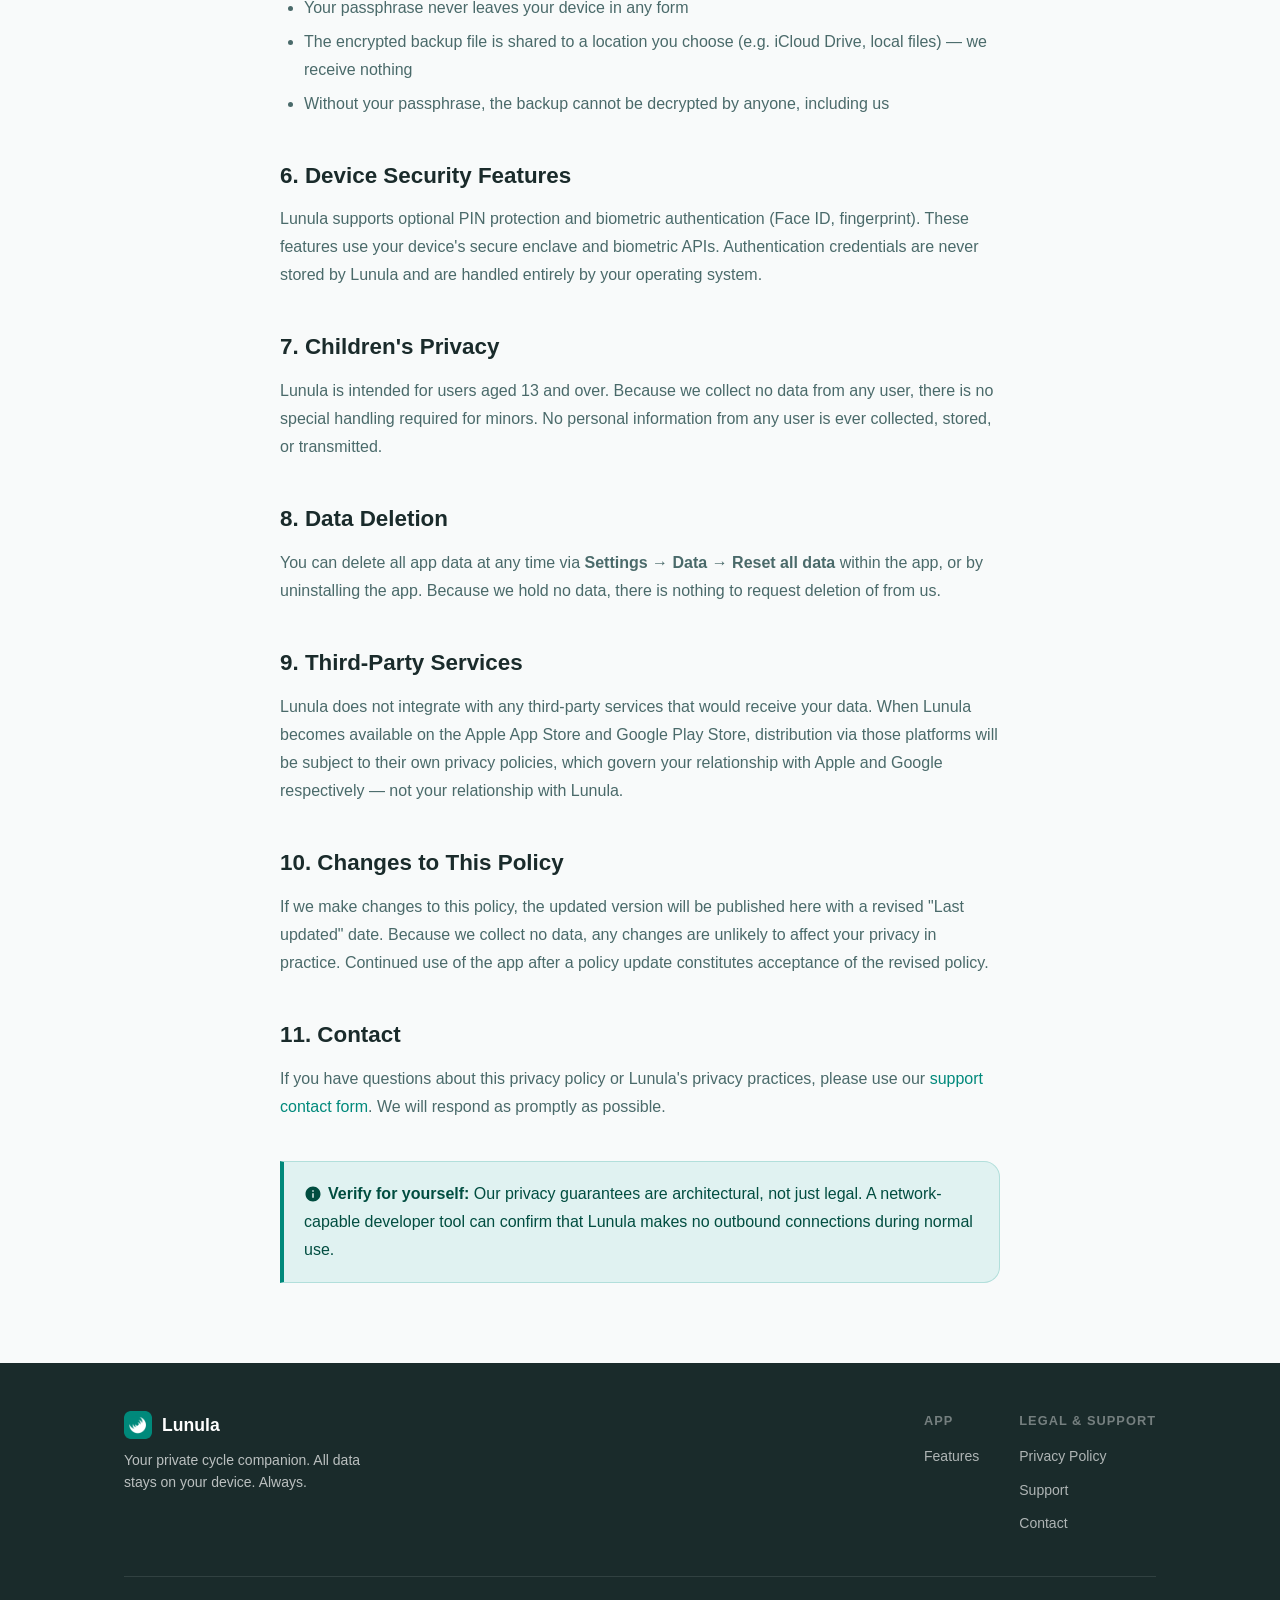
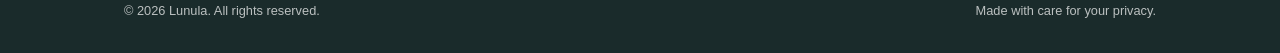
==== commit 3998b366: "Update privacy policy date to April 2026 Co-Authored-By: Claude Sonnet 4.6 <noreply@anthropic.com>" ====
--- a/privacy.html
+++ b/privacy.html
@@ -39,7 +39,7 @@
         This policy explains exactly what we collect (nothing) and how your data is protected.
       </p>
       <p style="margin-top: 12px; font-size: 0.875rem; color: var(--text-muted);">
-        Last updated: April 2025 &nbsp;·&nbsp; Effective: April 2025
+        Last updated: April 2026 &nbsp;·&nbsp; Effective: April 2026
       </p>
     </div>
   </div>
--- a/css/style.css
+++ b/css/style.css
@@ -241,143 +241,6 @@
   font-weight: 500;
 }
 
-/* Phone mockup */
-.phone-mockup {
-  position: relative;
-  display: inline-block;
-  max-width: 280px;
-  margin: 0 auto;
-}
-
-.phone-frame {
-  background: var(--text-primary);
-  border-radius: 44px;
-  padding: 12px;
-  box-shadow: var(--shadow-lg);
-}
-
-.phone-screen {
-  background: #121212;
-  border-radius: 34px;
-  overflow: hidden;
-  aspect-ratio: 9/19;
-  display: flex;
-  flex-direction: column;
-}
-
-.phone-screen-inner {
-  padding: 32px 20px 20px;
-  display: flex;
-  flex-direction: column;
-  gap: 12px;
-  flex: 1;
-}
-
-.phone-header {
-  color: #fff;
-  font-size: 0.75rem;
-  font-weight: 500;
-  opacity: 0.6;
-  text-align: center;
-}
-
-.phone-phase-card {
-  background: linear-gradient(135deg, #00897B, #4DB6AC);
-  border-radius: 20px;
-  padding: 20px;
-  color: #fff;
-}
-
-.phone-phase-label {
-  font-size: 0.65rem;
-  font-weight: 600;
-  text-transform: uppercase;
-  letter-spacing: 0.08em;
-  opacity: 0.8;
-  margin-bottom: 4px;
-}
-
-.phone-phase-name {
-  font-size: 1.1rem;
-  font-weight: 700;
-  margin-bottom: 4px;
-}
-
-.phone-phase-sub {
-  font-size: 0.65rem;
-  opacity: 0.75;
-}
-
-.phone-phase-days {
-  display: flex;
-  gap: 4px;
-  margin-top: 12px;
-}
-
-.phone-phase-dot {
-  height: 4px;
-  flex: 1;
-  border-radius: 2px;
-  background: rgba(255,255,255,0.3);
-}
-
-.phone-phase-dot.active { background: #fff; }
-
-.phone-log-card {
-  background: rgba(255,255,255,0.07);
-  border-radius: 16px;
-  padding: 14px;
-}
-
-.phone-log-title {
-  color: rgba(255,255,255,0.5);
-  font-size: 0.6rem;
-  font-weight: 600;
-  text-transform: uppercase;
-  letter-spacing: 0.08em;
-  margin-bottom: 8px;
-}
-
-.phone-log-tags {
-  display: flex;
-  flex-wrap: wrap;
-  gap: 6px;
-}
-
-.phone-tag {
-  background: rgba(255,255,255,0.12);
-  color: rgba(255,255,255,0.85);
-  border-radius: 10px;
-  padding: 4px 10px;
-  font-size: 0.6rem;
-  font-weight: 500;
-}
-
-.phone-privacy-row {
-  display: flex;
-  align-items: center;
-  gap: 8px;
-  background: rgba(0,137,123,0.2);
-  border-radius: 12px;
-  padding: 10px 14px;
-}
-
-.phone-privacy-icon {
-  width: 20px;
-  height: 20px;
-  background: var(--teal-600);
-  border-radius: 50%;
-  display: flex;
-  align-items: center;
-  justify-content: center;
-  flex-shrink: 0;
-}
-
-.phone-privacy-text {
-  color: rgba(255,255,255,0.8);
-  font-size: 0.6rem;
-  line-height: 1.3;
-}
 
 /* ─── Trust strip ───────────────────────────────────────────────────────── */
 .trust-strip {
@@ -665,6 +528,54 @@
   letter-spacing: 0.06em;
 }
 
+/* ─── Screenshots section ───────────────────────────────────────────────── */
+.screenshots-section {
+  background: linear-gradient(180deg, var(--bg) 0%, var(--teal-50) 50%, var(--bg) 100%);
+}
+
+.screenshots-scroll {
+  display: flex;
+  gap: 28px;
+  overflow-x: auto;
+  padding: 40px 8px 12px;
+  scroll-snap-type: x mandatory;
+  -webkit-overflow-scrolling: touch;
+  scrollbar-width: none;
+  justify-content: center;
+}
+
+.screenshots-scroll::-webkit-scrollbar { display: none; }
+
+.screenshot-item {
+  display: flex;
+  flex-direction: column;
+  align-items: center;
+  gap: 16px;
+  scroll-snap-align: start;
+  flex-shrink: 0;
+}
+
+.screenshot-phone {
+  width: 220px;
+}
+
+.screenshot-phone img {
+  width: 100%;
+  display: block;
+  filter: drop-shadow(0 16px 32px rgba(0,0,0,0.12)) drop-shadow(0 4px 8px rgba(0,0,0,0.08));
+}
+
+.screenshot-label {
+  font-size: 0.875rem;
+  font-weight: 600;
+  color: var(--text-secondary);
+}
+
+@media (max-width: 900px) {
+  .screenshots-scroll { justify-content: flex-start; }
+  .screenshot-phone { width: 190px; }
+}
+
 /* ─── CTA section ───────────────────────────────────────────────────────── */
 .cta-section {
   padding: 80px 0;
@@ -680,7 +591,24 @@
 }
 
 .cta-box .section-heading { margin-bottom: 14px; }
-.cta-box p { color: var(--text-secondary); margin-bottom: 32px; font-size: 1.05rem; }
+.cta-box > p { color: var(--text-secondary); margin-bottom: 32px; font-size: 1.05rem; }
+
+.beta-buttons {
+  display: flex;
+  gap: 16px;
+  justify-content: center;
+  flex-wrap: wrap;
+  margin-bottom: 20px;
+}
+
+.beta-btn-ios   { background: #000; color: #fff; box-shadow: 0 4px 16px rgba(0,0,0,0.20); }
+.beta-btn-ios:hover { background: #222; }
+
+.beta-note {
+  font-size: 0.875rem;
+  color: var(--text-muted);
+  margin: 0 !important;
+}
 
 
 /* ─── Footer ────────────────────────────────────────────────────────────── */
